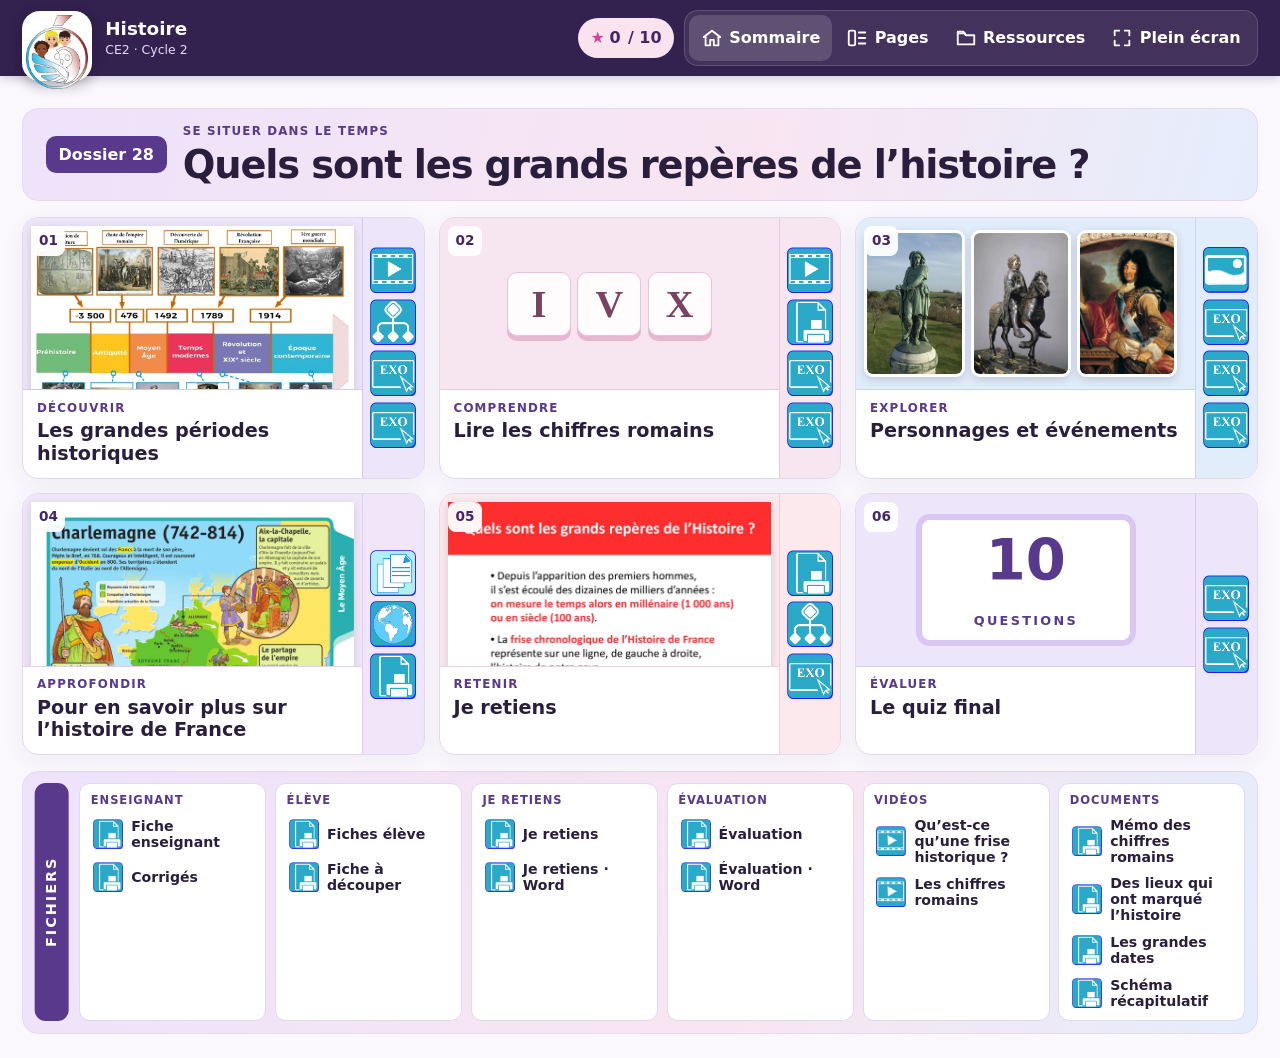
==== d28-grands-reperes-histoire-v2/index.html @ 7b62c006 "Ajouter la version 2 de la séance D28 (grands repères de l'histoire) Nouvelle charte, vignettes avec" ====
<!doctype html>
<html lang="fr">
<head>
  <meta charset="utf-8">
  <meta name="viewport" content="width=device-width, initial-scale=1">
  <meta name="theme-color" content="#33214f">
  <title>D28 · Quels sont les grands repères de l’histoire ?</title>
  <link rel="icon" href="assets/logos/logo-personnel.png">
  <link rel="stylesheet" href="css/style.css">
  <script src="js/contenus.js" defer></script>
  <script src="js/elea.js" defer></script>
  <script src="js/scores.js" defer></script>
  <script src="js/activites.js" defer></script>
  <script src="js/app.js" defer></script>
</head>
<body>
  <a class="skip" href="#contenu">Aller au contenu</a>

  <!-- BANDEAU SUPÉRIEUR : logo (brand kit) + 4 boutons regroupés + note -->
  <header class="toolbar">
    <div class="toolbar-inner">
      <a class="brand" href="#sommaire" aria-label="Retour au sommaire">
        <span class="brand-logo"><img src="assets/logos/logo-personnel.png" alt="" width="64" height="70"></span>
        <span class="brand-text"><strong id="brand-matiere"></strong><small id="brand-niveau"></small></span>
      </a>
      <div class="toolbar-right">
        <a class="note-chip" href="#p/bilan" id="note-chip" title="Ma note générale"><span aria-hidden="true">★</span> <strong id="note-valeur">0</strong>&nbsp;/&nbsp;10</a>
        <nav class="tools" aria-label="Boutons de l’application">
          <a class="tool" href="#sommaire" data-nav="sommaire"><svg viewBox="0 0 24 24" aria-hidden="true"><path d="M3 11 12 4l9 7M5 10v10h5v-6h4v6h5V10"/></svg><span>Sommaire</span></a>
          <button class="tool" id="pages" type="button" aria-expanded="false" aria-controls="navigateur"><svg viewBox="0 0 24 24" aria-hidden="true"><rect x="3" y="4" width="7" height="16" rx="1.5"/><path d="M14 6h7M14 12h7M14 18h7"/></svg><span>Pages</span></button>
          <a class="tool" href="#ressources" data-nav="ressources"><svg viewBox="0 0 24 24" aria-hidden="true"><path d="M3 7h7l2 2h9v10H3z"/><path d="M3 7V5h6l2 2"/></svg><span>Ressources</span></a>
          <button class="tool" id="fullscreen" type="button" title="Plein écran" aria-label="Plein écran"><svg viewBox="0 0 24 24" aria-hidden="true"><path d="M4 9V4h5M15 4h5v5M20 15v5h-5M9 20H4v-5"/></svg><span>Plein écran</span></button>
        </nav>
      </div>
    </div>
  </header>

  <div class="workspace">
    <!-- NAVIGATEUR DE PAGES (à gauche, repliable et épinglable) -->
    <aside id="navigateur" class="navigator" aria-label="Navigateur de pages" hidden>
      <div class="navigator-head"><strong>Pages</strong><button id="pin" class="btn small alt" type="button" aria-pressed="false">Épingler</button><button id="close-nav" class="close" type="button" aria-label="Replier les pages">×</button></div>
      <nav id="page-links" aria-label="Pages de la séance"></nav>
    </aside>
    <main id="contenu" tabindex="-1"></main>
  </div>

  <!-- VISIONNEUSE des fichiers -->
  <dialog id="viewer" aria-labelledby="viewer-title">
    <div class="viewer-top"><h2 id="viewer-title"></h2><button type="button" class="close" id="close-viewer" aria-label="Fermer la visionneuse">×</button></div>
    <div id="viewer-body" class="viewer-body"></div>
  </dialog>
  <noscript>Active JavaScript dans ton navigateur pour utiliser l’application.</noscript>
</body>
</html>
---- d28-grands-reperes-histoire-v2/css/style.css ----
/* =====================================================================
   CHARTE — Application de référence (palette pastel D28)
   ===================================================================== */
:root {
  color-scheme: light;
  --ink: #291e3c; --muted: #5f5570; --nav: #33214f; --accent: #58398c; --deep: #422669;
  --bg: #faf8fd; --paper: #fff; --line: #e1d9ed; --lavender: #eee6fa; --pink: #f8e3ef; --blue: #e5effc;
  --ok: #1f7a43; --ok-bg: #e3f5e9; --ko: #b3261e; --ko-bg: #fde7e5;
  --shadow: 0 6px 23px #4024540f; --bar: 76px; --radius: 16px;
  font: 16px/1.45 system-ui, -apple-system, "Segoe UI", sans-serif;
  color: var(--ink); background: var(--bg);
}
*, *::before, *::after { box-sizing: border-box }
[hidden] { display: none !important }
body { margin: 0; min-height: 100vh; display: flex; flex-direction: column }
img { display: block; max-width: 100% }
a { color: var(--accent) }
button, input, select { font: inherit; color: inherit }
button, a { touch-action: manipulation }
button { cursor: pointer }
button:disabled { opacity: .45; cursor: default }
:focus-visible { outline: 3px solid #933e8b; outline-offset: 3px }
h1:focus, h2:focus, main:focus, .retour:focus { outline: none }
.skip { position: fixed; z-index: 30; top: -8rem; left: 1rem; background: #fff; border-radius: 8px; padding: .75rem }
.skip:focus { top: .5rem }
.sr { position: absolute; width: 1px; height: 1px; overflow: hidden; clip-path: inset(50%); white-space: nowrap }
.eyebrow { font-size: .74rem; text-transform: uppercase; letter-spacing: .1em; font-weight: 850; margin: 0 0 .2rem; color: var(--accent) }
.actions { display: flex; flex-wrap: wrap; gap: .5rem; align-items: center }
.sep { flex: 0 0 1px; align-self: stretch; background: var(--line); margin: 0 .2rem }

/* Boutons */
.btn { display: inline-flex; align-items: center; justify-content: center; gap: .35rem; min-height: 44px; padding: .45rem .95rem; border-radius: 11px; border: 2px solid var(--accent); background: var(--accent); color: #fff; font-weight: 750; text-decoration: none; line-height: 1.1 }
.btn:hover:not(:disabled) { background: var(--deep); border-color: var(--deep) }
.btn.alt { background: #fff; color: var(--deep); border-color: #cdbde4 }
.btn.alt:hover:not(:disabled) { background: var(--lavender) }
.btn.small { min-height: 38px; padding: .3rem .7rem; font-size: .9rem; border-radius: 9px }
.close { width: 42px; height: 42px; border: 0; border-radius: 10px; background: var(--lavender); color: var(--deep); font-size: 1.6rem; line-height: 1 }

/* ---------------------------------------------------------------- BANDEAU SUPÉRIEUR */
.toolbar { position: sticky; top: 0; z-index: 10; background: var(--nav); color: #fff; box-shadow: 0 2px 10px #1b0f2c33 }
.toolbar-inner { height: var(--bar); max-width: 1500px; margin: auto; padding: 0 clamp(.6rem, 2vw, 1.4rem); display: flex; align-items: center; justify-content: space-between; gap: .75rem }
.brand { display: flex; align-items: center; gap: .8rem; color: inherit; text-decoration: none; min-width: 0 }
.brand-logo { flex: none; display: grid; place-items: center; width: 70px; height: 70px; margin-bottom: -12px; align-self: flex-start; margin-top: 3px; background: #fff; border-radius: 18px; box-shadow: 0 4px 14px #12082455; padding: 4px }
.brand-logo img { width: 100%; height: 100%; object-fit: contain }
.brand-text { line-height: 1.1; min-width: 0 }
.brand-text strong { display: block; font-size: 1.15rem }
.brand-text small { display: block; color: #e6daf8; font-size: .78rem; margin-top: .2rem; white-space: nowrap }
.toolbar-right { display: flex; align-items: center; gap: .6rem }
.tools { display: flex; gap: 2px; padding: 4px; background: #ffffff14; border: 1px solid #ffffff26; border-radius: 14px }
.tool { display: inline-flex; align-items: center; gap: .4rem; min-height: 46px; padding: .35rem .75rem; color: #fff; font-weight: 700; text-decoration: none; border: 0; border-radius: 10px; background: transparent; white-space: nowrap }
.tool svg { width: 22px; height: 22px; fill: none; stroke: currentColor; stroke-width: 2; stroke-linecap: round; stroke-linejoin: round }
.tool:hover, .tool[aria-current], .tool[aria-expanded="true"] { background: #ffffff26 }
.tool:focus-visible, .brand:focus-visible, .note-chip:focus-visible { outline-color: #f7c3ec }
.note-chip { display: inline-flex; align-items: center; gap: .1rem; min-height: 40px; padding: .3rem .8rem; border-radius: 999px; background: #f8e3ef; color: var(--deep); text-decoration: none; font-weight: 700; white-space: nowrap }
.note-chip span { color: #d0459a; margin-right: .2rem }

/* ---------------------------------------------------------------- ESPACE ET NAVIGATEUR */
.workspace { flex: 1; display: flex; align-items: flex-start; width: min(100%, 1500px); margin: 0 auto; position: relative; min-height: 0 }
main { flex: 1; min-width: 0; padding: clamp(.9rem, 2.2vw, 1.5rem) clamp(.6rem, 2.2vw, 1.4rem) 1.5rem }
.navigator { position: fixed; z-index: 8; top: var(--bar); left: 0; max-height: calc(100dvh - var(--bar)); overflow: auto; width: min(310px, calc(100vw - 1rem)); background: var(--paper); border: 1px solid var(--line); border-radius: 0 0 14px 0; box-shadow: 0 10px 32px #2c164334; padding: .6rem }
.nav-pinned .navigator { position: sticky; z-index: 2; top: calc(var(--bar) + .8rem); flex: 0 0 260px; margin: .8rem 0 0 .8rem; border-radius: 14px; max-height: calc(100dvh - var(--bar) - 1.6rem); box-shadow: var(--shadow) }
.navigator-head { display: flex; align-items: center; gap: .35rem; padding: .2rem .1rem .5rem }
.navigator-head strong { margin-right: auto }
.navigator-head .close { width: 38px; height: 38px }
#page-links { display: grid; gap: .15rem }
.nav-groupe { padding: .35rem 0; border-top: 1px solid var(--line) }
.nav-vignette { display: flex; align-items: center; gap: .45rem; margin: .1rem 0 .2rem; font-size: .8rem; font-weight: 850; color: var(--deep); text-transform: uppercase; letter-spacing: .03em }
.page-num { display: grid; flex: 0 0 28px; place-items: center; height: 28px; border-radius: 7px; background: #f2ecfa; color: var(--deep); font-size: .75rem; font-weight: 850 }
.page-link { display: flex; align-items: center; gap: .55rem; min-height: 42px; padding: .2rem .45rem; border-radius: 9px; color: var(--ink); text-decoration: none; font-size: .9rem; font-weight: 650; line-height: 1.2 }
.page-link .icone { width: 30px; height: 30px; flex: none }
.page-link:hover, .page-link[aria-current] { background: var(--lavender); color: var(--deep) }
.page-link[aria-current] { box-shadow: inset 4px 0 0 var(--accent) }

/* ---------------------------------------------------------------- SOMMAIRE */
.hero { display: flex; align-items: center; gap: 1rem; padding: .9rem 1.4rem; margin-top: .5rem; background: linear-gradient(105deg, #eee3fb, #f8e5f1 60%, #e4edfc); border: 1px solid #e7d9f1; border-radius: var(--radius) }
.hero-tag { flex: none; padding: .45rem .8rem; background: var(--accent); border-radius: 10px; color: #fff; font-weight: 850; font-size: 1rem }
.hero h1 { font-size: clamp(1.4rem, 3.2vw, 2.4rem); line-height: 1.08; letter-spacing: -.03em; margin: 0 }
.grid { display: grid; grid-template-columns: repeat(3, minmax(0, 1fr)); gap: .9rem; margin-top: 1rem }
.tone-0 { --tone: #ede5fa; --tone-line: #d8c7ee }
.tone-1 { --tone: #f7e5f0; --tone-line: #e9cadf }
.tone-2 { --tone: #e2edfb; --tone-line: #c6d8ee }
.tone-3 { --tone: #f1e6f9; --tone-line: #e1d0ec }
.tone-4 { --tone: #fbe9ee; --tone-line: #efcfd9 }
.card { display: grid; grid-template-columns: minmax(0, 1fr) auto; background: var(--paper); border: 1px solid var(--line); border-radius: var(--radius); overflow: hidden; box-shadow: var(--shadow); transition: transform .15s, border-color .15s }
.card:hover { transform: translateY(-2px); border-color: #ba9fdb }
.card-link { color: inherit; text-decoration: none; min-width: 0 }
.card-link:focus-visible { outline-offset: -4px }
.card-art { position: relative; display: grid; place-items: center; height: clamp(120px, 13.5vw, 175px); background: var(--tone); border-bottom: 1px solid var(--tone-line); padding: .5rem; overflow: hidden }
.card-number { position: absolute; z-index: 1; top: .5rem; left: .5rem; display: grid; place-items: center; min-width: 34px; height: 30px; padding: 0 .3rem; color: var(--deep); background: #fffffff0; border-radius: 8px; font-size: .85rem; font-weight: 900 }
.art-img { width: 100%; height: 100%; object-fit: contain; filter: drop-shadow(0 3px 5px #3023422a) }
.art-portraits { display: flex; gap: .4rem; height: 100%; padding: .3rem 0 }
.art-portraits img { flex: 1 1 0; min-width: 0; max-width: 31%; height: 100%; object-fit: cover; border-radius: 9px; border: 3px solid #fff; box-shadow: 0 3px 8px #30234230 }
.roman-art { display: flex; gap: .4rem }
.roman-art span { display: grid; place-items: center; width: clamp(48px, 5vw, 64px); aspect-ratio: 1; background: #fffcfe; border: 1px solid #ebc3d9; border-radius: 10px; box-shadow: 0 5px 0 #e7b7d0; font: 800 clamp(1.6rem, 3vw, 2.4rem) Georgia, serif; color: #79425e }
.quiz-art { display: grid; place-items: center; width: min(70%, 220px); height: 85%; background: #fff; border-radius: 14px; border: 6px solid #d9c6f2; color: var(--accent); line-height: 1 }
.quiz-art strong { font-size: clamp(2.4rem, 5vw, 3.6rem) }
.quiz-art span { font-size: .8rem; font-weight: 850; letter-spacing: .18em }
.card-body { padding: .6rem .85rem .75rem }
.card-body h3 { font-size: clamp(1rem, 1.5vw, 1.2rem); line-height: 1.18; margin: 0 }
/* Rail des boutons MDI à côté de la vignette (1 à 4) */
.card-rail { display: flex; flex-direction: column; justify-content: center; gap: .35rem; padding: .45rem; background: var(--tone); border-left: 1px solid var(--tone-line) }
.rail-btn { display: block; width: 46px; height: 46px; border-radius: 10px; transition: transform .12s }
.rail-btn:hover { transform: scale(1.08) }
.rail-btn .icone { width: 100%; height: 100% }

/* Bandeau inférieur : fichiers de la séquence */
.fichiers { display: grid; grid-template-columns: auto 1fr; gap: .7rem; margin-top: 1rem; padding: .7rem; background: linear-gradient(105deg, #eee3fb, #f8e5f1 60%, #e4edfc); border: 1px solid #e7d9f1; border-radius: var(--radius) }
.fichiers h2 { margin: 0; display: grid; place-items: center; padding: .6rem .4rem; background: var(--accent); color: #fff; border-radius: 11px; font-size: .9rem; letter-spacing: .14em; text-transform: uppercase; writing-mode: vertical-rl; transform: rotate(180deg) }
.fichiers-grille { display: grid; grid-template-columns: repeat(auto-fit, minmax(170px, 1fr)); gap: .55rem }
.fichiers-groupe { display: grid; align-content: start; gap: .2rem; padding: .45rem; background: #fff; border-radius: 11px; border: 1px solid var(--line) }
.fichiers-groupe p { margin: 0 0 .15rem .2rem; font-size: .72rem; text-transform: uppercase; letter-spacing: .08em; font-weight: 850; color: var(--accent) }
.fichier { display: flex; align-items: center; gap: .5rem; min-height: 40px; padding: .2rem .35rem; border: 0; border-radius: 8px; background: transparent; color: var(--ink); text-align: left; text-decoration: none; font-weight: 650; font-size: .88rem; line-height: 1.15 }
.fichier:hover { background: var(--lavender) }
.fichier .icone { width: 30px; height: 30px; flex: none }

/* ---------------------------------------------------------------- RESSOURCES */
.page-head { margin-bottom: .6rem }
.page-head h1 { font-size: clamp(1.5rem, 3.4vw, 2.4rem); margin: .2rem 0 0; letter-spacing: -.03em }
.back { font-weight: 750; text-decoration: none }
.groupe-titre { font-size: 1.15rem; margin: 1.3rem 0 .6rem }
.ressources { display: grid; grid-template-columns: repeat(auto-fill, minmax(min(100%, 230px), 1fr)); gap: .75rem }
.ressource { display: flex; flex-direction: column; background: #fff; border: 1px solid var(--line); border-radius: 12px; overflow: hidden; box-shadow: var(--shadow) }
.ressource-vignette { position: relative; display: grid; place-items: center; height: 150px; padding: .4rem; border: 0; border-bottom: 1px solid var(--line); background: #f6f2fb; overflow: hidden }
.ressource-vignette img { height: 140px; width: 100%; object-fit: contain }
.ressource-vignette.video span { position: absolute; display: grid; place-items: center; width: 54px; height: 54px; border-radius: 50%; background: #33214fd0; color: #fff; font-size: 1.3rem }
.ressource-corps { padding: .65rem .75rem .75rem }
.ressource h3 { margin: 0; font-size: 1rem }
.ressource p { margin: .15rem 0 .55rem; color: var(--muted); font-size: .85rem }
.galerie { display: grid; grid-template-columns: repeat(auto-fill, minmax(140px, 1fr)); gap: .6rem }
.galerie-item { display: grid; gap: .3rem; padding: .35rem; border: 1px solid var(--line); border-radius: 11px; background: #fff; text-align: left; font-size: .82rem; font-weight: 650 }
.galerie-item img { width: 100%; aspect-ratio: 4/3; object-fit: cover; border-radius: 7px }

/* ---------------------------------------------------------------- PAGES (une activité = un écran) */
body[data-ecran="page"] main { padding: .6rem clamp(.5rem, 1.6vw, 1.1rem) .6rem }
.page.fit { display: grid; grid-template-rows: auto minmax(0, 1fr); gap: .55rem; height: calc(100dvh - var(--bar) - 1.2rem) }
.page-barre { display: grid; grid-template-columns: auto minmax(0, 1fr) auto auto; align-items: center; gap: .4rem .9rem; padding: .4rem .55rem .4rem .7rem; background: var(--tone); border: 1px solid var(--tone-line); border-radius: 14px }
.fil { display: flex; align-items: center; gap: .45rem; font-size: .82rem; font-weight: 750; color: var(--deep); max-width: 18rem; min-width: 0 }
.fil .back { display: grid; place-items: center; width: 34px; height: 34px; border-radius: 9px; background: #fff; font-size: 1.1rem }
.fil-num { display: grid; place-items: center; min-width: 32px; height: 28px; border-radius: 7px; background: var(--accent); color: #fff; font-weight: 900 }
.fil-titre { overflow: hidden; text-overflow: ellipsis; white-space: nowrap }
.page-barre h1 { display: flex; align-items: center; gap: .55rem; margin: 0; font-size: clamp(1.1rem, 2.1vw, 1.65rem); line-height: 1.1; letter-spacing: -.02em; min-width: 0 }
.h1-icone { width: 36px; height: 36px; flex: none }
.onglets { display: flex; gap: .3rem }
.onglet { display: block; width: 40px; height: 40px; border-radius: 9px; opacity: .55; transition: opacity .12s, transform .12s }
.onglet .icone { width: 100%; height: 100% }
.onglet:hover { opacity: .9 }
.onglet[aria-current] { opacity: 1; transform: scale(1.08); box-shadow: 0 0 0 3px #fff, 0 0 0 5px var(--accent); border-radius: 9px }
.fleches { display: flex; gap: .25rem }
.fleche { display: grid; place-items: center; width: 42px; height: 42px; border-radius: 10px; background: #fff; border: 1px solid var(--tone-line); color: var(--deep); font-size: 1.7rem; line-height: 1; text-decoration: none; font-weight: 700 }
.fleche:hover { background: var(--lavender) }
.fleche.off { opacity: .3 }
.page-corps { min-height: 0; display: grid }

/* Visionneuse (pages et fenêtre) */
.vision { display: grid; grid-template-rows: minmax(0, 1fr) auto; gap: .45rem; min-height: 0; height: 100% }
.vision-cadre { position: relative; min-height: 0; overflow: auto; background: #efe9f6; border-radius: 12px }
.vision-cadre img { position: absolute; inset: .5rem; margin: auto; max-width: calc(100% - 1rem); max-height: calc(100% - 1rem); object-fit: contain; border-radius: 4px; box-shadow: 0 4px 16px #2c16431f; background: #fff }
.vision-cadre.zoom img { position: static; max-width: none; max-height: none; width: calc(var(--z) * 100% - 1rem); margin: .5rem auto }
.vision-barre { display: flex; flex-wrap: wrap; align-items: center; justify-content: center; gap: .4rem }
.vision-num { min-width: 3.5rem; text-align: center; font-weight: 700; font-size: .9rem }
.media-fit { position: relative; min-height: 0; background: #1d1430; border-radius: 12px; overflow: hidden }
.media-fit .video { position: absolute; inset: 0; width: 100%; height: 100%; object-fit: contain }
.video { display: block; width: 100%; background: #000 }

/* Carrousel */
.carrousel { display: grid; grid-template-columns: auto minmax(0, 1fr) auto; grid-template-rows: minmax(0, 1fr) auto; gap: .5rem; min-height: 0; height: 100% }
.car-scene { min-height: 0; display: grid; grid-template-rows: minmax(0, 1fr) }
.car-fleche { align-self: center; width: 54px; height: 54px; border-radius: 50%; border: 2px solid #cdbde4; background: #fff; color: var(--deep); font-size: 2rem; line-height: 1 }
.car-fleche:hover:not(:disabled) { background: var(--lavender) }
.car-points { grid-column: 1 / -1; display: flex; flex-wrap: wrap; justify-content: center; align-items: center; gap: .35rem }
.car-point { min-width: 16px; height: 16px; padding: 0; border-radius: 999px; border: 2px solid var(--accent); background: #fff; font-size: 0 }
.car-point:not(:empty) { height: auto; min-height: 34px; padding: .15rem .6rem; font-size: .82rem; font-weight: 700; color: var(--deep) }
.car-point[aria-current] { background: var(--accent); color: #fff }
.diapo-doc { position: relative; min-height: 0; background: #efe9f6; border-radius: 12px }
.diapo-doc img { position: absolute; inset: .4rem; margin: auto; max-height: calc(100% - .8rem); max-width: calc(100% - .8rem); object-fit: contain; box-shadow: 0 4px 16px #2c16431f }
.diapo-repere { min-height: 0; display: grid; grid-template-columns: minmax(0, 1.5fr) minmax(16rem, 1fr); gap: 1rem; padding: .8rem; background: #fff; border: 1px solid var(--line); border-top: 8px solid var(--c); border-radius: 14px }
.diapo-images { min-height: 0; display: grid; grid-template-columns: 1fr 1fr; gap: .6rem }
.diapo-images img { width: 100%; height: 100%; min-height: 0; object-fit: cover; border-radius: 10px }
.diapo-texte { align-self: center }
.periode-tag { display: inline-block; padding: .25rem .6rem; border-radius: 7px; background: var(--c); color: #fff; font-weight: 800; font-size: .85rem }
.diapo-texte h2 { font-size: clamp(1.5rem, 3vw, 2.4rem); margin: .4rem 0 .2rem; line-height: 1.1 }
.diapo-sous { font-weight: 800; color: var(--deep); font-size: 1.1rem; margin: 0 0 .6rem }
.diapo-texte p:last-child { font-size: 1.15rem; margin: 0 }

/* ---------------------------------------------------------------- ACTIVITÉS : coquille */
.activite { display: grid; grid-template-rows: auto minmax(0, 1fr) auto; gap: .5rem; min-height: 0; height: 100%; background: #fff; border: 1px solid var(--line); border-radius: 14px; padding: .6rem .8rem; box-shadow: var(--shadow) }
.consigne { margin: 0; font-size: clamp(1rem, 1.5vw, 1.18rem); font-weight: 650 }
.activite-zone { min-height: 0; display: grid }
.activite-pied { display: flex; flex-wrap: wrap; align-items: center; gap: .5rem; padding-top: .45rem; border-top: 1px solid var(--line) }
.retour { margin: 0; flex: 1; font-weight: 700; min-width: 12rem }
.retour.ok { color: var(--ok) } .retour.ko { color: var(--ko) } .retour.attention { color: #8a5a00 }
.score-pastille { padding: .35rem .8rem; border-radius: 999px; background: var(--lavender); color: var(--deep); white-space: nowrap }
.marque { display: inline-grid; place-items: center; width: 24px; height: 24px; border-radius: 50%; color: #fff; font-weight: 900; font-size: .85rem; flex: none }
.marque.ok { background: var(--ok) } .marque.ko { background: var(--ko) }
[data-result="ok"] { border-color: var(--ok) !important; background-color: var(--ok-bg) !important }
[data-result="ko"] { border-color: var(--ko) !important; background-color: var(--ko-bg) !important }
.zone-correction, .correction, .jeton-correction { color: var(--ko); font-weight: 800; font-size: .82rem }

/* Jetons (éléments à déplacer) */
.jeton { position: relative; display: inline-flex; flex-direction: column; align-items: center; justify-content: center; gap: .2rem; min-height: 46px; padding: .35rem .7rem; border: 2px solid #cdbde4; border-radius: 12px; background: #fff; color: var(--ink); font-weight: 750; line-height: 1.15; text-align: center; box-shadow: 0 3px 0 #ddd0ee; cursor: grab; touch-action: none; user-select: none; -webkit-user-select: none }
.jeton:hover { border-color: var(--accent) }
.jeton[aria-pressed="true"] { border-color: var(--accent); box-shadow: 0 0 0 4px #b996ea80; transform: translateY(-2px) }
.jeton.origine { opacity: .3 }
.jeton.fantome { cursor: grabbing; box-shadow: 0 14px 28px #2c164355; opacity: .95 }
.jeton.a-image { padding: .3rem; width: var(--jw, 120px) }
.jeton.a-image img { width: 100%; height: var(--jh, 80px); object-fit: cover; border-radius: 8px; pointer-events: none }
.jeton.a-image span { font-size: .8rem; overflow-wrap: anywhere; hyphens: auto }
.jeton .marque { position: absolute; top: -8px; right: -8px }
.banque { display: flex; flex-wrap: wrap; justify-content: center; align-content: center; gap: .5rem; padding: .5rem; min-height: 64px; background: #f7f3fc; border: 2px dashed #d8c9ee; border-radius: 14px }
.en-choix .zone, .en-choix .banque { cursor: pointer }
.en-choix .zone .emplacement { background: #f3ecfd }
.zone { position: relative; border: 2px solid transparent; border-radius: 12px }
.zone.survol .emplacement, .banque.survol { background: #e9dcfb !important; border-color: var(--accent) !important }
.emplacement { display: flex; flex-wrap: wrap; align-items: center; justify-content: center; gap: .35rem; border: 2px dashed #c9b6e6; border-radius: 10px; background: #fff; transition: background .12s }

.placer { display: grid; gap: .6rem; min-height: 0 }
/* Disposition FRISE : des cases alignées sur une flèche du temps */
.placer-frise { grid-template-rows: minmax(0, 1fr) auto }
.zones-frise { position: relative; display: grid; grid-template-columns: repeat(var(--n), minmax(0, 1fr)); gap: .5rem; align-items: stretch; padding: 0 2.4rem 0 0; min-height: 0 }
.zones-frise::after { content: ""; position: absolute; right: 0; bottom: 0; width: 2.6rem; height: 3rem; background: #e9dff6; clip-path: polygon(0 0, 100% 50%, 0 100%) }
.zones-frise .zone { display: grid; grid-template-rows: minmax(0, 1fr) 3rem; gap: .4rem; min-height: 0 }
.zones-frise .emplacement { min-height: 70px; padding: .3rem }
.zones-frise .zone-label { display: grid; place-items: center; margin: 0; border-radius: 8px; background: var(--c); color: #fff; font-weight: 900; font-size: clamp(.95rem, 1.6vw, 1.25rem); text-shadow: 0 1px 2px #0003 }
.zones-frise .zone-correction { position: absolute; left: 0; right: 0; bottom: 3.3rem; text-align: center }
.placer-frise .jeton.a-image { --jw: clamp(110px, 13vw, 175px); --jh: clamp(64px, 12vh, 120px) }
.zones-frise .jeton { width: 100%; max-width: 100% }
.zones-frise .jeton.a-image img { height: auto; max-height: calc(100% - 2rem); aspect-ratio: 4/3 }
/* Disposition LIGNES : un emplacement par description */
.placer-lignes { grid-template-rows: auto minmax(0, 1fr) }
.placer-lignes .banque { --jw: clamp(72px, 8vw, 104px); --jh: clamp(52px, 8vh, 80px); min-height: 0 }
.zones-lignes { display: grid; grid-template-columns: 1fr 1fr; grid-auto-rows: minmax(0, 1fr); gap: .45rem; min-height: 0 }
.zones-lignes .zone { display: grid; grid-template-columns: clamp(80px, 9vw, 112px) minmax(0, 1fr); align-items: center; gap: .6rem; padding: .3rem; background: #faf7fd; border: 1px solid var(--line) }
.zones-lignes .emplacement { height: 100%; min-height: 56px }
.zones-lignes .zone-label { margin: 0; font-size: clamp(.9rem, 1.3vw, 1.05rem); line-height: 1.25 }
.zones-lignes .zone-correction { grid-column: 2 }
.zones-lignes .jeton.a-image { --jw: 100%; --jh: clamp(40px, 6vh, 64px) }
/* Disposition PÉRIODES : six colonnes colorées */
.placer-periodes { grid-template-rows: minmax(0, 1fr) auto }
.zones-periodes { display: grid; grid-template-columns: repeat(var(--n), minmax(0, 1fr)); gap: .4rem; min-height: 0 }
.zones-periodes .zone { display: grid; grid-template-rows: auto minmax(0, 1fr); gap: .3rem; min-height: 0 }
.zones-periodes .zone-label { order: -1; margin: 0; padding: .45rem .3rem; border-radius: 9px; background: var(--c); color: #fff; text-align: center; font-weight: 850; font-size: clamp(.8rem, 1.2vw, 1rem); line-height: 1.1; text-shadow: 0 1px 2px #0003 }
.zones-periodes .emplacement { align-content: flex-start; padding: .35rem; overflow: auto; border-color: color-mix(in srgb, var(--c) 55%, #fff) }
.placer-periodes .jeton.a-image { --jw: clamp(84px, 9vw, 120px); --jh: clamp(50px, 8vh, 80px) }
/* Disposition TEXTE : texte à trous */
.placer-texte { grid-template-rows: auto minmax(0, 1fr); align-content: start }
.texte-trous { margin: 0; font-size: clamp(1.1rem, 1.9vw, 1.45rem); line-height: 2.35; align-self: center; max-width: 62rem; justify-self: center }
.trou { display: inline-flex; vertical-align: middle; flex-direction: column; align-items: center }
.trou .emplacement { min-width: 9.5rem; min-height: 46px; padding: 2px; border-style: dashed; border-width: 0 0 3px; border-radius: 6px; background: #f4eefc }
.trou .jeton { min-height: 40px; padding: .15rem .6rem; box-shadow: none }
.trou .zone-correction { line-height: 1.1 }

/* CHIFFRES ROMAINS */
.romains { display: grid; grid-template-rows: minmax(0, 1fr) auto; gap: .8rem; min-height: 0 }
.cartes-nombres { display: grid; grid-template-columns: repeat(4, minmax(0, 1fr)); grid-auto-rows: minmax(0, 1fr); gap: .6rem; min-height: 0 }
.carte-nombre { position: relative; display: grid; place-items: center; align-content: center; gap: .2rem; border: 2px solid #cdbde4; border-radius: 14px; background: #fff; padding: .4rem }
.carte-nombre strong { font-size: clamp(1.5rem, 3.4vw, 2.5rem); color: var(--deep); line-height: 1 }
.carte-nombre .saisie { min-width: 5ch; padding: .1rem .5rem; border-bottom: 3px dashed #c9b6e6; font: 800 clamp(1.4rem, 3vw, 2.2rem) Georgia, serif; color: #79425e; letter-spacing: .08em }
.carte-nombre[aria-pressed="true"] { border-color: var(--accent); box-shadow: 0 0 0 4px #b996ea80; background: #f8f3ff }
.carte-nombre .marque { position: absolute; top: 8px; right: 8px }
.clavier { display: flex; justify-content: center; gap: .6rem }
.touche { width: clamp(64px, 8vw, 92px); height: clamp(56px, 8vh, 74px); border: 0; border-radius: 14px; background: #fffcfe; border: 2px solid #ebc3d9; box-shadow: 0 5px 0 #e7b7d0; font: 800 clamp(1.6rem, 3vw, 2.2rem) Georgia, serif; color: #79425e }
.touche:active { transform: translateY(3px); box-shadow: 0 2px 0 #e7b7d0 }
.touche.effacer { font: 700 1.5rem system-ui; color: var(--deep); background: var(--lavender); border-color: #d8c7ee; box-shadow: 0 5px 0 #d0bde8 }

/* CHOIX */
.choix-grille { display: grid; grid-template-columns: 1fr 1fr; grid-auto-rows: minmax(0, 1fr); gap: .5rem .9rem; min-height: 0 }
.choix-ligne { display: grid; align-content: center; gap: .3rem; padding: .35rem .6rem; background: #faf7fd; border: 1px solid var(--line); border-radius: 12px }
.choix-ligne p { margin: 0; font-weight: 750; font-size: clamp(.95rem, 1.4vw, 1.1rem) }
.pastilles { display: flex; flex-wrap: wrap; gap: .4rem }
.pastille { display: inline-flex; align-items: center; gap: .35rem; min-height: 42px; padding: .2rem .85rem; border: 2px solid #cdbde4; border-radius: 999px; background: #fff; font-weight: 700 }
.pastille:hover { border-color: var(--accent) }
.pastille[aria-checked="true"] { background: var(--accent); border-color: var(--accent); color: #fff }
.pastille[aria-checked="true"][data-result] { color: var(--ink) }

/* RELIER */
.relier { position: relative; display: grid; grid-template-columns: repeat(var(--cols), minmax(0, 1fr)); column-gap: clamp(2.5rem, 9vw, 9rem); min-height: 0 }
.traits { position: absolute; inset: 0; width: 100%; height: 100%; pointer-events: none; z-index: 1 }
.traits line { stroke: var(--accent); stroke-width: 4; stroke-linecap: round }
.traits circle { fill: var(--accent) }
.traits .ok { stroke: var(--ok); fill: var(--ok) } .traits .ko { stroke: var(--ko); fill: var(--ko) }
.traits line.attendu { stroke: var(--ok); stroke-dasharray: 8 7; opacity: .75 } .traits circle.attendu { fill: var(--ok); opacity: .75 }
.colonne { display: grid; grid-auto-rows: minmax(0, 1fr); gap: .35rem; min-height: 0 }
.point { position: relative; display: flex; align-items: center; gap: .5rem; padding: .2rem .6rem; min-height: 0; border: 2px solid #cdbde4; border-radius: 11px; background: #fff; font-weight: 750; text-align: left; line-height: 1.15; font-size: clamp(.85rem, 1.3vw, 1.05rem) }
.point img { height: 100%; max-height: 52px; aspect-ratio: 1; object-fit: cover; border-radius: 7px; flex: none }
.point:hover { border-color: var(--accent) }
.point.lie { border-color: var(--accent); background: #f8f3ff }
.point[aria-pressed="true"] { box-shadow: 0 0 0 4px #b996ea80; border-color: var(--accent) }
.point .marque { margin-left: auto }

/* QUIZ */
.page-activite .activite-zone > div { min-height: 0 }
.quiz { display: grid; grid-template-rows: auto minmax(0, 1fr); gap: .6rem; min-height: 0 }
.quiz-corps:not(.avec-image) .quiz-q { width: min(100%, 52rem); justify-self: center }
.quiz-haut { display: flex; justify-content: space-between; align-items: center; gap: .6rem; flex-wrap: wrap }
.progression { display: flex; align-items: center; gap: .6rem; font-weight: 800; color: var(--accent) }
.progression progress { width: min(14rem, 40vw); accent-color: var(--accent) }
.quiz-corps { display: grid; gap: 1rem; min-height: 0; align-items: center }
.quiz-corps.avec-image { grid-template-columns: minmax(0, .8fr) minmax(0, 1fr) }
.quiz-image { margin: 0; height: 100%; min-height: 0; display: grid; place-items: center }
.quiz-image img { max-height: 100%; object-fit: contain; border-radius: 12px }
.quiz-q h2 { font-size: clamp(1.3rem, 2.6vw, 2rem); margin: 0 0 .7rem; line-height: 1.15 }
.reponses { display: grid; gap: .5rem }
.reponse { display: flex; align-items: center; gap: .7rem; min-height: 54px; padding: .4rem .8rem; border: 2px solid #cdbde4; border-radius: 13px; background: #fff; font-size: clamp(1rem, 1.6vw, 1.2rem); font-weight: 700; text-align: left }
.reponse .lettre { display: grid; place-items: center; width: 34px; height: 34px; border-radius: 9px; background: var(--lavender); color: var(--deep); font-weight: 900; flex: none }
.reponse[aria-checked="true"]:not([data-result]) { border-color: var(--accent); background: #f3ecfd }
.reponse[aria-checked="true"]:not([data-result]) .lettre { background: var(--accent); color: #fff }
.reponse .marque { margin-left: auto }
.reponse[aria-disabled="true"] { cursor: default }
.quiz-q .retour { margin: .7rem 0; min-height: 1.5em }
.quiz-fin { text-align: center; align-self: center }
.score-final { font-size: clamp(3rem, 8vw, 5rem); font-weight: 900; color: var(--accent); line-height: 1 }
.score-final span { font-size: .45em; color: var(--muted) }
.quiz-fin .actions { justify-content: center }

/* BILAN */
.bilan { display: grid; grid-template-columns: minmax(16rem, .8fr) minmax(0, 1.2fr); gap: 1rem; min-height: 0 }
.bilan-note { display: grid; align-content: center; justify-items: center; text-align: center; gap: .3rem; padding: 1rem; background: linear-gradient(160deg, #eee3fb, #f8e5f1); border-radius: 16px }
.note-grande { font-size: clamp(3.5rem, 9vw, 6rem); font-weight: 900; color: var(--accent); line-height: 1 }
.note-grande span { font-size: .4em; color: var(--muted) }
.bilan-note .actions { justify-content: center }
.bilan-info { font-size: .9rem; color: var(--muted); max-width: 24rem }
.bilan-liste { list-style: none; margin: 0; padding: 0; display: grid; grid-auto-rows: minmax(0, 1fr); gap: .35rem; min-height: 0; counter-reset: a }
.bilan-liste li { display: grid; grid-template-columns: minmax(0, 1fr) 30% 4.5rem; align-items: center; gap: .7rem; padding: .2rem .7rem; background: #fff; border: 1px solid var(--line); border-radius: 11px; counter-increment: a }
.bilan-liste a { font-weight: 750; text-decoration: none; color: var(--ink) }
.bilan-liste a::before { content: counter(a) ". "; color: var(--accent) }
.barre { height: 12px; border-radius: 999px; background: var(--lavender); overflow: hidden }
.barre span { display: block; height: 100%; background: linear-gradient(90deg, #8d6bd0, #d0459a) }
.bilan-liste strong { text-align: right }

/* ---------------------------------------------------------------- FENÊTRE VISIONNEUSE */
dialog { width: min(1100px, calc(100% - 1rem)); height: min(92dvh, 900px); border: 1px solid var(--line); border-radius: 16px; padding: 0; box-shadow: 0 12px 45px #1c0d3155; color: var(--ink) }
dialog[open] { display: grid; grid-template-rows: auto minmax(0, 1fr) }
dialog::backdrop { background: #1b0f2cc7 }
.viewer-top { display: flex; align-items: center; justify-content: space-between; gap: .6rem; padding: .55rem .9rem; border-bottom: 1px solid var(--line) }
.viewer-top h2 { margin: 0; font-size: 1.2rem }
.viewer-body { min-height: 0; padding: .6rem; display: grid }
.viewer-body .vision > .video { min-height: 0; height: 100%; object-fit: contain }

/* ---------------------------------------------------------------- RESPONSIVE */
@media (max-width: 1100px) {
  .tool span { position: absolute; width: 1px; height: 1px; overflow: hidden; clip-path: inset(50%) }
  .tool { padding: .35rem .6rem }
  .fil-titre { display: none }
}
@media (max-width: 960px) {
  .grid { grid-template-columns: repeat(2, minmax(0, 1fr)) }
  .page-barre { grid-template-columns: auto minmax(0, 1fr) auto }
  .onglets { grid-column: 1 / -1; grid-row: 2; justify-content: center }
  .diapo-repere { grid-template-columns: 1fr; grid-template-rows: minmax(0, 1fr) auto }
  .cartes-nombres { grid-template-columns: repeat(4, minmax(0, 1fr)) }
}
/* Petits écrans ou écrans très bas : on autorise le défilement */
@media (max-width: 700px), (max-height: 560px) {
  :root { --bar: 64px }
  .brand-logo { width: 56px; height: 56px; margin-bottom: -8px; border-radius: 14px }
  .brand-text small { display: none }
  .page.fit { height: auto; min-height: calc(100dvh - var(--bar) - 1.2rem) }
  .page-corps, .activite-zone, .placer, .zones-frise, .zones-periodes, .zones-lignes, .cartes-nombres, .choix-grille, .bilan-liste, .colonne { min-height: auto }
  .vision-cadre, .media-fit, .diapo-doc { height: 70vh }
  .diapo-images { height: 40vh }
}
@media (max-width: 700px) {
  .note-chip { padding: .3rem .55rem; font-size: .9rem }
  .tools { padding: 2px }
  .tool { min-height: 42px; padding: .3rem .45rem }
  .brand-text { display: none }
  .hero { flex-direction: column; align-items: flex-start; padding: .8rem 1rem .8rem 1rem; margin-top: .4rem }
  .grid { grid-template-columns: 1fr }
  .fichiers { grid-template-columns: 1fr }
  .fichiers h2 { writing-mode: horizontal-tb; transform: none; padding: .4rem }
  .page-barre { grid-template-columns: minmax(0, 1fr) auto; }
  .fil { grid-column: 1 / -1 }
  .zones-frise { grid-template-columns: repeat(2, minmax(0, 1fr)); padding: 0 } .zones-frise::after { display: none }
  .zones-frise .zone { grid-template-rows: auto 2.6rem } .zones-frise .emplacement { min-height: 90px }
  .zones-periodes { grid-template-columns: repeat(2, minmax(0, 1fr)) } .zones-periodes .emplacement { min-height: 90px }
  .zones-lignes, .choix-grille, .bilan, .quiz-corps.avec-image { grid-template-columns: 1fr }
  .quiz-image img { max-height: 30vh }
  .cartes-nombres { grid-template-columns: repeat(2, minmax(0, 1fr)) } .carte-nombre { min-height: 96px }
  .relier { column-gap: 1.6rem; --cols: 3 } .point { font-size: .78rem; padding: .3rem; min-height: 46px } .point img { display: none }
  .carrousel { grid-template-columns: 1fr; } .car-fleche { display: none }
  .bilan-liste li { grid-template-columns: 1fr 4rem } .barre { display: none }
}
@media print { .toolbar, .navigator, .card-rail { display: none } }
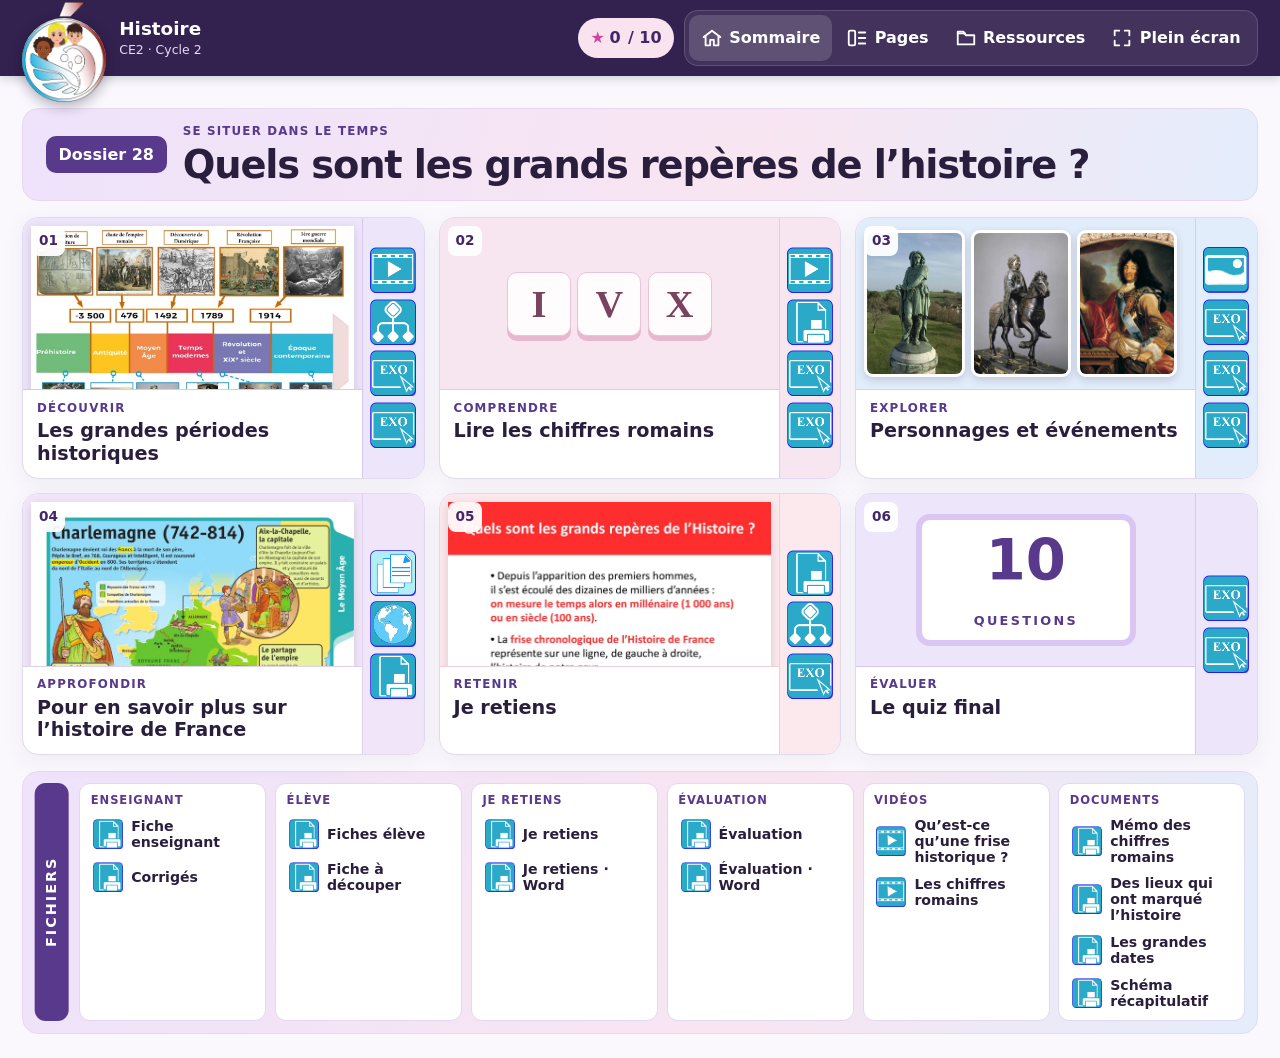
==== commit 57d0f7e7: "D28 V2 : logo agrandi avec sa pointe dans le bandeau Co-Authored-By: Claude Opus 5.5 <noreply@anthro" ====
--- a/d28-grands-reperes-histoire-v2/index.html
+++ b/d28-grands-reperes-histoire-v2/index.html
@@ -20,11 +20,11 @@
   <header class="toolbar">
     <div class="toolbar-inner">
       <a class="brand" href="#sommaire" aria-label="Retour au sommaire">
-        <span class="brand-logo"><img src="assets/logos/logo-personnel.png" alt="" width="64" height="70"></span>
+        <span class="brand-logo"><img src="assets/logos/logo-personnel.png" alt="" width="84" height="100"></span>
         <span class="brand-text"><strong id="brand-matiere"></strong><small id="brand-niveau"></small></span>
       </a>
       <div class="toolbar-right">
-        <a class="note-chip" href="#p/bilan" id="note-chip" title="Ma note générale"><span aria-hidden="true">★</span> <strong id="note-valeur">0</strong>&nbsp;/&nbsp;10</a>
+        <a class="note-chip" href="#p-bilan" id="note-chip" title="Ma note générale"><span aria-hidden="true">★</span> <strong id="note-valeur">0</strong>&nbsp;/&nbsp;10</a>
         <nav class="tools" aria-label="Boutons de l’application">
           <a class="tool" href="#sommaire" data-nav="sommaire"><svg viewBox="0 0 24 24" aria-hidden="true"><path d="M3 11 12 4l9 7M5 10v10h5v-6h4v6h5V10"/></svg><span>Sommaire</span></a>
           <button class="tool" id="pages" type="button" aria-expanded="false" aria-controls="navigateur"><svg viewBox="0 0 24 24" aria-hidden="true"><rect x="3" y="4" width="7" height="16" rx="1.5"/><path d="M14 6h7M14 12h7M14 18h7"/></svg><span>Pages</span></button>
--- a/d28-grands-reperes-histoire-v2/css/style.css
+++ b/d28-grands-reperes-histoire-v2/css/style.css
@@ -40,8 +40,9 @@
 .toolbar { position: sticky; top: 0; z-index: 10; background: var(--nav); color: #fff; box-shadow: 0 2px 10px #1b0f2c33 }
 .toolbar-inner { height: var(--bar); max-width: 1500px; margin: auto; padding: 0 clamp(.6rem, 2vw, 1.4rem); display: flex; align-items: center; justify-content: space-between; gap: .75rem }
 .brand { display: flex; align-items: center; gap: .8rem; color: inherit; text-decoration: none; min-width: 0 }
-.brand-logo { flex: none; display: grid; place-items: center; width: 70px; height: 70px; margin-bottom: -12px; align-self: flex-start; margin-top: 3px; background: #fff; border-radius: 18px; box-shadow: 0 4px 14px #12082455; padding: 4px }
-.brand-logo img { width: 100%; height: 100%; object-fit: contain }
+.brand-logo { flex: none; position: relative; width: 84px; height: 84px; margin: 18px 0 -26px; align-self: flex-start; background: #fff; border-radius: 50%; box-shadow: 0 4px 14px #12082455; z-index: 11 }
+/* Le cercle blanc épouse l'anneau du logo ; la pointe du haut dépasse */
+.brand-logo img { position: absolute; left: 50%; bottom: 0; width: auto; height: 100px; max-width: none; transform: translateX(-50%) }
 .brand-text { line-height: 1.1; min-width: 0 }
 .brand-text strong { display: block; font-size: 1.15rem }
 .brand-text small { display: block; color: #e6daf8; font-size: .78rem; margin-top: .2rem; white-space: nowrap }
@@ -131,8 +132,9 @@
 .galerie-item img { width: 100%; aspect-ratio: 4/3; object-fit: cover; border-radius: 7px }
 
 /* ---------------------------------------------------------------- PAGES (une activité = un écran) */
-body[data-ecran="page"] main { padding: .6rem clamp(.5rem, 1.6vw, 1.1rem) .6rem }
-.page.fit { display: grid; grid-template-rows: auto minmax(0, 1fr); gap: .55rem; height: calc(100dvh - var(--bar) - 1.2rem) }
+body[data-ecran="page"] main { padding: 1.6rem clamp(.5rem, 1.6vw, 1.1rem) .6rem }
+.page.fit { display: grid; grid-template-rows: auto minmax(0, 1fr); gap: .55rem; height: calc(100dvh - var(--bar) - 2.2rem) }
+.page-barre { padding-left: 1rem }
 .page-barre { display: grid; grid-template-columns: auto minmax(0, 1fr) auto auto; align-items: center; gap: .4rem .9rem; padding: .4rem .55rem .4rem .7rem; background: var(--tone); border: 1px solid var(--tone-line); border-radius: 14px }
 .fil { display: flex; align-items: center; gap: .45rem; font-size: .82rem; font-weight: 750; color: var(--deep); max-width: 18rem; min-width: 0 }
 .fil .back { display: grid; place-items: center; width: 34px; height: 34px; border-radius: 9px; background: #fff; font-size: 1.1rem }
@@ -352,7 +354,9 @@
 /* Petits écrans ou écrans très bas : on autorise le défilement */
 @media (max-width: 700px), (max-height: 560px) {
   :root { --bar: 64px }
-  .brand-logo { width: 56px; height: 56px; margin-bottom: -8px; border-radius: 14px }
+  body[data-ecran="page"] main { padding-top: .8rem }
+  .brand-logo { width: 54px; height: 54px; margin: 9px 0 -8px }
+  .brand-logo img { height: 64px }
   .brand-text small { display: none }
   .page.fit { height: auto; min-height: calc(100dvh - var(--bar) - 1.2rem) }
   .page-corps, .activite-zone, .placer, .zones-frise, .zones-periodes, .zones-lignes, .cartes-nombres, .choix-grille, .bilan-liste, .colonne { min-height: auto }
